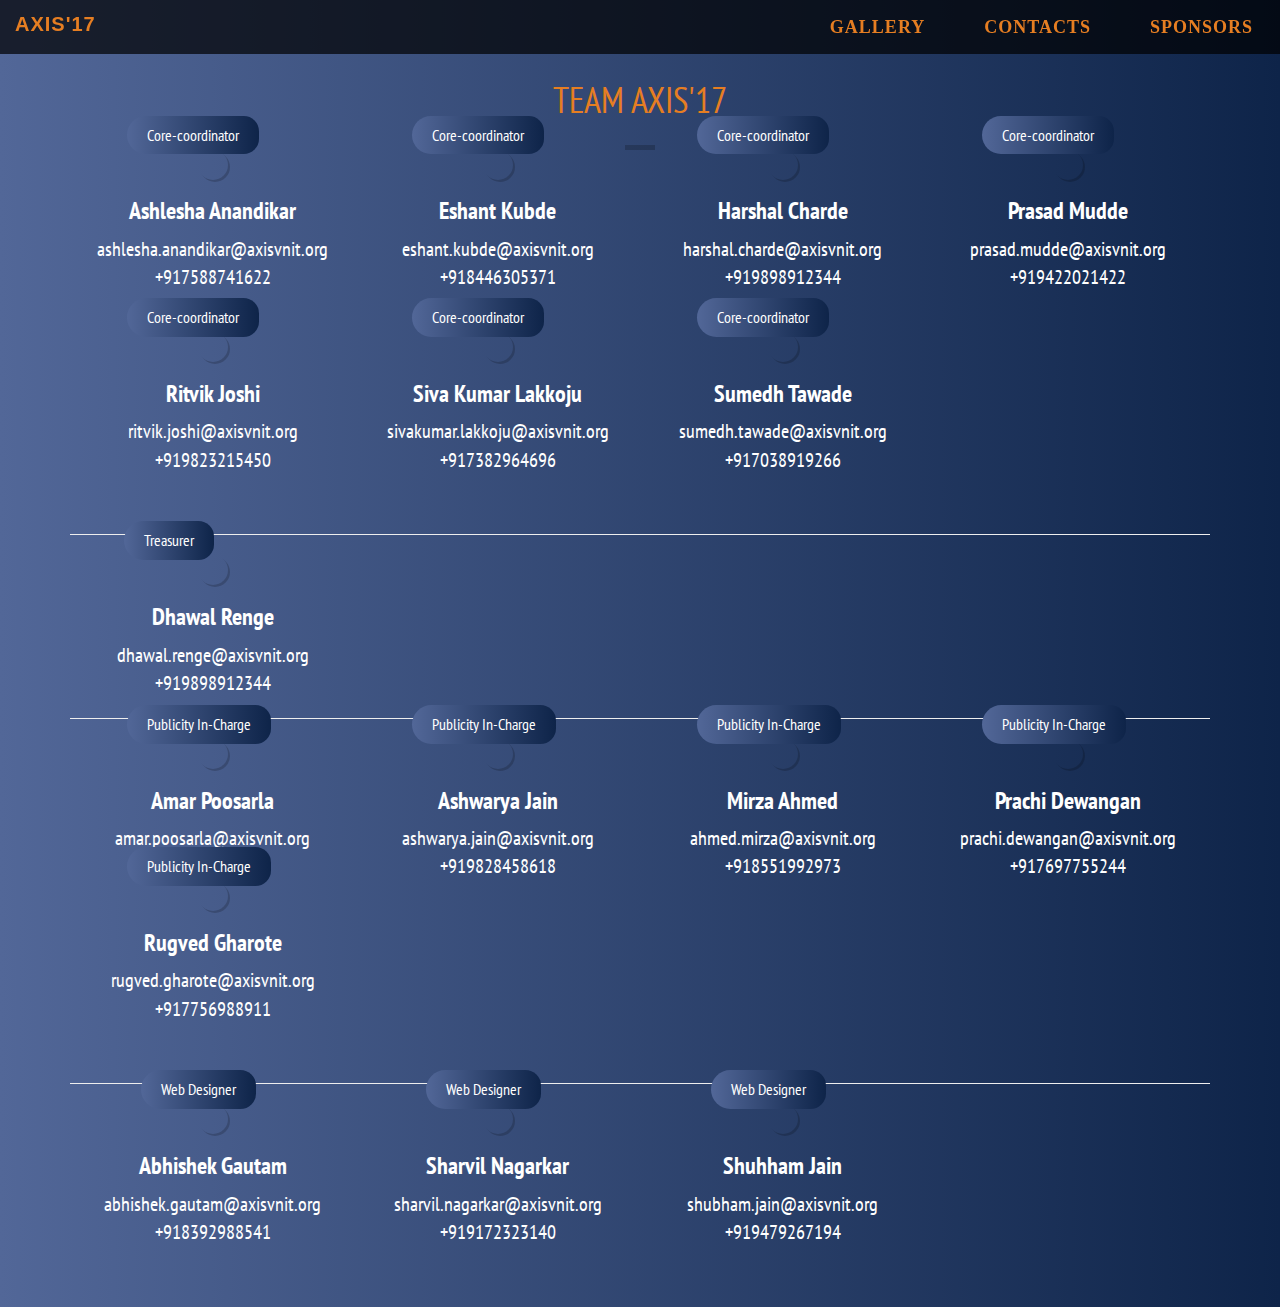
==== cont.html @ 7d08afd8 "Add files via upload" ====
<!DOCTYPE html>
<html lang="en-US">
<head>

	<!-- Meta tags & title /-->

	<meta http-equiv="Content-Type" content="text/html; charset=utf-8" />
	<meta name="viewport" content="width=device-width, initial-scale=1, maximum-scale=1">

	<title>CONTACT US</title>

	<!-- Stylesheets /-->
	<link rel="stylesheet" href="https://maxcdn.bootstrapcdn.com/bootstrap/3.3.7/css/bootstrap.min.css" integrity="sha384-BVYiiSIFeK1dGmJRAkycuHAHRg32OmUcww7on3RYdg4Va+PmSTsz/K68vbdEjh4u" crossorigin="anonymous">
	<link rel="stylesheet" href="https://maxcdn.bootstrapcdn.com/bootstrap/3.3.7/css/bootstrap-theme.min.css" integrity="sha384-rHyoN1iRsVXV4nD0JutlnGaslCJuC7uwjduW9SVrLvRYooPp2bWYgmgJQIXwl/Sp" crossorigin="anonymous">
	<link rel="stylesheet" type="text/css" href="css/style.css" /> <!-- Main stylesheet /-->
	<link rel="stylesheet" type="text/css" href="css/bootstrap.css"> <!-- Grid framework /-->
    <link href='https://fonts.googleapis.com/css?family=Open+Sans:400,300,600,700,800' rel='stylesheet' type='text/css'> <!-- Open Sans /-->
    <link href='https://fonts.googleapis.com/css?family=PT+Sans+Narrow:400,700' rel='stylesheet' type='text/css'> <!-- PT Sans Narrow /-->
	<link href="css/font-awesome1.css" rel="stylesheet"> <!-- Font Awesome /-->
	<link href="css/social_bar.css" rel="stylesheet">
	<link href="css/side_bar.css" rel="stylesheet">

</head>

<body>

	<nav class="navbar navbar-inverse navbar-fixed-top" style="z-index: 100">
				<div class="container-fluid">
					<div class="navbar-header">
						<button type="button" class="navbar-toggle" data-toggle="collapse" data-target="#myNavbar" style="margin-top: 0;">
							<span class="icon-bar"></span>
							<span class="icon-bar"></span>
							<span class="icon-bar"></span>
						</button>
						<a  id="to-nav-dot-1" class="current" href="index.html" >AXIS'17</a>
						<img class="navbar_logo" src="images/logo.png" />
					</div>
					<div class="collapse navbar-collapse" id="myNavbar">
							<ul class="nav navbar-navnav.navbar  navbar-right">
									<li><a href="./gallery.html" data-hover="Gallery">Gallery</a></li>
									<li><a href="#" data-hover="Contacts">Contacts</a></li>
									<li><a href="./sponsors.html" data-hover="Sponsors">Sponsors</a></li>
							</ul>
					</div>
				</div>
			</nav>

	<section id="speakers" >

			<h3 style="color: #e67e22;">TEAM AXIS'17</h3> <!-- Section Title -->
		<div class="separator">

		</div>

		<div class="container" >


			<div class="row1">
					<!-- member 1-->
				<div class="col-md-3">
					<div class="member-profile">
						<div class="unhover_img">
						<img src="img/1.jpg" alt="" />
						</div>
						<div class="hover_img">
						<img src="img/1.jpg" alt="" />
						</div>
						<span class="core">Core-coordinator</span>
						<h4>Ashlesha Anandikar</h4>
                        <div class="emailid">
                            <a href="mailto:ashlesha.anandikar@axisvnit.org">ashlesha.anandikar@axisvnit.org</a><br>+917588741622
                        </div>
					</div>
				</div>
					<!-- member 2-->
				<div class="col-md-3">
					<div class="member-profile">
						<div class="unhover_img">
						<img src="img/11.jpg" alt="" />
						</div>
						<div class="hover_img">
						<img src="img/11.jpg" alt="" />
						</div>
						<span class="core">Core-coordinator</span>
						<h4>Eshant Kubde</h4>
                        <div class="emailid">
                            <a href="mailto:eshant.kubde@axisvnit.org">eshant.kubde@axisvnit.org</a><br>+918446305371
                        </div>
					</div>
				</div>
						<!-- member 3-->
				<div class="col-md-3">
					<div class="member-profile">
						<div class="unhover_img">
						<img src="img/12.jpg" alt="" />
						</div>
						<div class="hover_img">
						<img src="img/12.jpg" alt="" />
						</div>
						<span class="core">Core-coordinator</span>
						<h4>Harshal Charde</h4>
                        <div class="emailid">
                            <a href="mailto:harshal.charde@axisvnit.org">harshal.charde@axisvnit.org</a><br>+919898912344
                        </div>
					</div>
				</div>
					<!-- member 4-->
				<div class="col-md-3">
					<div class="member-profile">
						<div class="unhover_img">
						<img src="img/8.jpg" alt="" />
						</div>
						<div class="hover_img">
						<img src="img/8.jpg" alt="" />
						</div>
						<span class="core">Core-coordinator</span>
						<h4>Prasad Mudde</h4>
                        <div class="emailid">
                            <a href="mailto:prasad.mudde@axisvnit.org">prasad.mudde@axisvnit.org</a><br>+919422021422
                        </div>
					</div>
				</div>

			</div> <!-- End First Row -->
			<div class="clear"></div>

			<!-- Second Row of Speakers -->
			<div class="row1">

				<!-- member 5-->
				<div class="col-md-3">
					<div class="member-profile">
						<div class="unhover_img">
						<img src="img/5.jpg" alt="" />
						</div>
						<div class="hover_img">
						<img src="img/5.jpg" alt="" />
						</div>
						<span class="core">Core-coordinator</span>
						<h4>Ritvik Joshi</h4>
                        <div class="emailid">
                            <a href="mailto:ritvik.joshi@axisvnit.org">ritvik.joshi@axisvnit.org</a><br>+919823215450
                        </div>
					</div>
				</div>
				<!-- member 6-->
				<div class="col-md-3">
					<div class="member-profile">
						<div class="unhover_img">
						<img src="img/15.jpeg" alt="" />
						</div>
						<div class="hover_img">
						<img src="img/15.jpeg" alt="" />
						</div>
						<span class="core">Core-coordinator</span>
						<h4>Siva Kumar Lakkoju</h4>
                        <div class="emailid">
                            <a href="mailto:sivakumar.lakkoju@axisvnit.org">sivakumar.lakkoju@axisvnit.org</a><br>+917382964696
                        </div>
					</div>
				</div>
				<!-- member 7-->
				<div class="col-md-3">
					<div class="member-profile">
						<div class="unhover_img">
						<img src="img/2.png" alt="" />
						</div>
						<div class="hover_img">
						<img src="img/2.png" alt="" />
						</div>
						<span class="core">Core-coordinator</span>
						<h4>Sumedh Tawade</h4>
                        <div class="emailid">
                            <a href="mailto:sumedh.tawade@axisvnit.org">sumedh.tawade@axisvnit.org</a><br>+917038919266
                        </div>
					</div>
				</div>


			</div>	<!-- End Second Row -->
			<div class="clear"></div>
            <hr>

			<!-- member 9-->
				<div class="col-md-3">
					<div class="member-profile">
						<div class="unhover_img">
						<img src="img/3.jpg" alt="" />
						</div>
						<div class="hover_img">
						<img src="img/3.jpg" alt="" />
						</div>
						<span class="tres">Treasurer</span>
						<h4>Dhawal Renge</h4>
                        <div class="emailid">
                            <a href="mailto:dhawal.renge@axisvnit.org">dhawal.renge@axisvnit.org</a><br>+919898912344
                        </div>
					</div>
				</div>
            <div class="clear"></div>
            <hr>

				<!-- member 10-->
				<div class="col-md-3">
					<div class="member-profile">
						<div class="unhover_img">
						<img src="img/4.jpg" alt="" />
						</div>
						<div class="hover_img">
						<img src="img/4.jpg" alt="" />
						</div>
						<span class="pub">Publicity In-Charge</span>
						<h4>Amar Poosarla</h4>
                        <div class="emailid">
                            <a href="mailto:amar.poosarla@axisvnit.org">amar.poosarla@axisvnit.org</a><br>+917028399800
                        </div>
					</div>
				</div>

				<!-- member 11-->
				<div class="col-md-3">
					<div class="member-profile">
						<div class="unhover_img">
						<img src="img/7.jpg" alt="" />
						</div>
						<div class="hover_img">
						<img src="img/7.jpg" alt="" />
						</div>
						<span class="pub">Publicity In-Charge</span>
						<h4>Ashwarya Jain</h4>
                        <div class="emailid">
                            <a href="mailto:ashwarya.jain@axisvnit.org">ashwarya.jain@axisvnit.org</a><br>+919828458618
                        </div>
					</div>
				</div>

				<!-- member 12-->
				<div class="col-md-3">
					<div class="member-profile">
						<div class="unhover_img">
						<img src="img/10.jpg" alt="" />
						</div>
						<div class="hover_img">
						<img src="img/10.jpg" alt="" />
						</div>
						<span class="pub">Publicity In-Charge</span>
						<h4>Mirza Ahmed</h4>
                        <div class="emailid">
                            <a href="mailto:ahmed.mirza@axisvnit.org">ahmed.mirza@axisvnit.org</a><br>+918551992973
                        </div>
					</div>
				</div>

				<div class="col-md-3">
					<div class="member-profile">
						<div class="unhover_img">
						<img src="img/9.jpg" alt="" />
						</div>
						<div class="hover_img">
						<img src="img/9.jpg" alt="" />
						</div>
						<span class="pub">Publicity In-Charge</span>
						<h4>Prachi Dewangan</h4>
                        <div class="emailid">
                            <a href="mailto:prachi.dewangan@axisvnit.org">prachi.dewangan@axisvnit.org</a><br>+917697755244
                        </div>
					</div>
				</div>

            <div class="clear"></div>
            <div class="row1">
                <!-- member 14-->
				<div class="col-md-3">
					<div class="member-profile">
						<div class="unhover_img">
						<img src="img/6.jpg" alt="" />
						</div>
						<div class="hover_img">
						<img src="img/6.jpg" alt="" />
						</div>
						<span class="pub">Publicity In-Charge</span>
						<h4>Rugved Gharote</h4>
                        <div class="emailid">
                            <a href="mailto:rugved.gharote@axisvnit.org">rugved.gharote@axisvnit.org</a><br>+917756988911
                        </div>
					</div>
				</div>
            </div>
			<!-- member 14-->
            <div class="clear"></div>
            <hr>

            <div class="col-md-3">
					<div class="member-profile">
						<div class="unhover_img">
						<img src="img/16.jpeg" alt="" />
						</div>
						<div class="hover_img">
						<img src="img/16.jpeg" alt="" />
						</div>
						<span class="pub">Web Designer</span>
						<h4>Abhishek Gautam</h4>
                        <div class="emailid">
                            <a href="mailto:abhishek.gautam@axisvnit.org">abhishek.gautam@axisvnit.org</a><br>+918392988541
                        </div>
					</div>
            </div>
            <div class="col-md-3">
					<div class="member-profile">
						<div class="unhover_img">
						<img src="img/18.jpeg" alt="" />
						</div>
						<div class="hover_img">
						<img src="img/18.jpeg" alt="" />
						</div>
						<span class="pub">Web Designer</span>
						<h4>Sharvil Nagarkar</h4>
                        <div class="emailid">
                            <a href="mailto:sharvil.nagarkar@axisvnit.org">sharvil.nagarkar@axisvnit.org</a><br>+919172323140
                        </div>
					</div>
            </div>
            <div class="col-md-3">
					<div class="member-profile">
						<div class="unhover_img">
						<img src="img/17.jpeg" alt="" />
						</div>
						<div class="hover_img">
						<img src="img/17.jpeg" alt="" />
						</div>
						<span class="pub">Web Designer</span>
						<h4>Shuhham Jain</h4>
                        <div class="emailid">
                            <a href="mailto:shubham.jain@axisvnit.org">shubham.jain@axisvnit.org</a><br>+919479267194
                        </div>
					</div>
            </div>


		</div>

	</section>
	<!-- //SPEAKERS SECTION -->

	<script src="https://ajax.googleapis.com/ajax/libs/jquery/1.10.2/jquery.min.js"></script> <!-- Load jQuery -->
	<script type="text/javascript" src="https://maxcdn.bootstrapcdn.com/bootstrap/3.3.7/js/bootstrap.min.js" integrity="sha384-Tc5IQib027qvyjSMfHjOMaLkfuWVxZxUPnCJA7l2mCWNIpG9mGCD8wGNIcPD7Txa" crossorigin="anonymous"></script>



</body>
</html>
---- css/style.css ----
* {margin: 0; padding: 0;}

p {line-height: 160%;}

a {text-decoration: none; color: #fff; transition: all 0.1s ease-in;}
img {border: 0;}

body {
	background: #fff;
	color: #fff;
	font-family: 'PT Sans Narrow', sans-serif;
	font-size: 13px;
	font-weight: 300;
}

/* Navigation Bar */
@import url(https://fonts.googleapis.com/css?family=Raleway:400,500,800);
nav.navbar .navbar-right {
  font-family: 'Raleway', Arial, sans-serif;
  text-align: center;
  text-transform: uppercase;
  font-weight: 500;
}
nav.navbar .navbar-right * {
  /*box-sizing: border-box;*/
  -webkit-transition: all 0.35s ease;
  transition: all 0.35s ease;
}
nav.navbar .navbar-right li {
  display: inline-block;
  list-style: outside none none;
  margin: 0 1.5em;
  overflow: hidden;
}
nav.navbar .navbar-right a {
  padding: 0.3em 0;
  color: #e67e22;
  position: relative;
  display: inline-block;
  letter-spacing: 1px;
  margin: 0;
  text-decoration: none;
  font-weight: 800;
}
nav.navbar .navbar-right a:before,
nav.navbar .navbar-right a:after {
  position: absolute;
  -webkit-transition: all 0.35s ease;
  transition: all 0.35s ease;
}
nav.navbar .navbar-right a:before {
  bottom: 100%;
  display: block;
  height: 3px;
  width: 100%;
  content: "";
  background-color: #e67e22;
}
nav.navbar .navbar-right a:after {
  padding: 0.3em 0;
  position: absolute;
  bottom: 100%;
  left: 0;
  content: attr(data-hover);
  color: white;
  white-space: nowrap;
}
nav.navbar .navbar-right li:hover a,
nav.navbar .navbar-right .current a {
  transform: translateY(100%);
}
nav.navbar{
    padding-top:10px;
    font-size: 18px;
	/* upper bar */
	/*opacity:.70;*/
}

 .navbar-inverse{
	 background-image: linear-gradient(to bottom, rgba(0, 0, 0, 0) 0,rgba(0, 0, 0, 0) 100%);
	 background-color: rgba(0, 0, 0, 0.5);
	 border: 0px;
 }
nav.navbar .current {
    padding-top: 5px;
    color: #e67e22;
    font-family: 'Raleway', Arial, sans-serif;
    font-weight: 800;
    font-size: 20px;
    letter-spacing: 1px;

}

.clear {clear: both;}   

/* Separators */
.separator {
	margin: 0 auto;
	background: rgba(0, 0, 0, 0.2);
	width: 30px;
	height: 5px;
}

#speakers {
	padding: 60px 0;
	background: #526798;
	text-align: center;	
}

#speakers h3 {
	padding: 0 0 15px;
	/*font-family: 'norwester';*/
	font-size: 36px;
	text-transform: uppercase;
}

#speakers h4  {
	margin-top: -20px;
	font-size: 24px;
	font-weight: 700;
}

#speakers h4 span {
	display: block;
	position: relative;
	left: -40px;
	top: 10px;
	font-size: 26px;
	background: none;
	padding: 0;
}
.emailid{
    display: block;
	position: relative;
    font-size: 20px;
}
#speakers img {
	width: 100%;
	max-width: 240px;
	border-radius: 50%; 
	border: 15px solid transparent; 
	box-shadow: 2px 2px 0px rgba(0,0,0, 0.18);
	transition: all 0.1s ease-in;
}
	
#speakers img:hover {
	border: 15px solid #0e2449;
	position: relative;
	z-index: 10;
	transition: all 0.1s ease-in;	
}

#speakers .core {
	padding: 8px 20px;
	position: relative;
	top: -64px;
	left: -20px;
	display: inline-block;
    background: linear-gradient(to right, #526798  , #0e2449);
	border-radius: 20px 16px 16px 20px;
	font-size: 16px;
}
#speakers .tres {
	padding: 8px 20px;
	position: relative;
	top: -64px;
	left: -44px;
	display: inline-block;
    background: linear-gradient(to right, #526798  , #0e2449);
	border-radius: 20px 16px 16px 20px;
	font-size: 16px;
}
#speakers .pub {
	padding: 8px 20px;
	position: relative;
	top: -64px;
	left: -14px;
	display: inline-block;
    background: linear-gradient(to right, #526798  , #0e2449);
	border-radius: 20px 16px 16px 20px;
	font-size: 16px;
}

/* Member Image Hover Effect */
.hover_img {
  display: none
}

.member-profile:hover .unhover_img{
  display: none;
}

.member-profile:hover .hover_img {
  display: block;
}

/* Social Networks Meta */
#speakers li {display: inline-block; padding: 0 6px; font-size: 18px;}
#speakers li a {color: rgba(0,0,0, 0.3); transition: all 0.1s ease-in;}
#speakers li a:hover {color: rgba(0,0,0, 0.7);}

/* Rows Optimization */
.row2 {
	display: none;
}

.row1 .col-md-3, .row2 .col-md-3 {
	padding-bottom: 40px;
}

/* Mobile Devices Optimization */
@media (min-width: 568px) and (max-width: 992px) {

	.row1 .col-md-3, .row2 .col-md-3 {
		display: inline-block;
		max-width: 50%;
	}

	#speakers img {max-width: 300px;}

}

#top {
	background: rgb(60, 110, 184);
	padding: 6px 10px;
	text-align: right;
	font-size: 15px;
	text-transform: uppercase;
}

#top a {padding: 0 10px;}
#top, #top a {color: rgba(255,255,255,0.4);}
#top a:hover {color: #fff;}

#speakers {
    background: -webkit-linear-gradient(left, #526798 , #0e2449); /* For Safari 5.1 to 6.0 */
  background: -o-linear-gradient(right, #526798 , #0e2449); /* For Opera 11.1 to 12.0 */
  background: -moz-linear-gradient(right, #526798 , #0e2449); /* For Firefox 3.6 to 15 */
  background: linear-gradient(to right, #526798  , #0e2449); /* Standard syntax */
}
---- css/font-awesome1.css ----
/*!
 *  Font Awesome 4.0.3 by @davegandy - http://fontawesome.io - @fontawesome
 *  License - http://fontawesome.io/license (Font: SIL OFL 1.1, CSS: MIT License)
 */
/* FONT PATH
 * -------------------------- */
@font-face {
  font-family: 'FontAwesome';
  src: url('../fonts/fontawesome-webfont.eot?v=4.0.3');
  src: url('../fonts/fontawesome-webfont.eot?#iefix&v=4.0.3') format('embedded-opentype'), url('../fonts/fontawesome-webfont.woff?v=4.0.3') format('woff'), url('../fonts/fontawesome-webfont.ttf?v=4.0.3') format('truetype'), url('../fonts/fontawesome-webfont.svg?v=4.0.3#fontawesomeregular') format('svg');
  font-weight: normal;
  font-style: normal;
}
.fa {
  display: inline-block;
  font-family: FontAwesome;
  font-style: normal;
  font-weight: normal;
  line-height: 1;
  -webkit-font-smoothing: antialiased;
  -moz-osx-font-smoothing: grayscale;
}
/* makes the font 33% larger relative to the icon container */
.fa-lg {
  font-size: 1.3333333333333333em;
  line-height: 0.75em;
  vertical-align: -15%;
}
.fa-2x {
  font-size: 2em;
}
.fa-3x {
  font-size: 3em;
}
.fa-4x {
  font-size: 4em;
}
.fa-5x {
  font-size: 5em;
}
.fa-fw {
  width: 1.2857142857142858em;
  text-align: center;
}
.fa-ul {
  padding-left: 0;
  margin-left: 2.142857142857143em;
  list-style-type: none;
}
.fa-ul > li {
  position: relative;
}
.fa-li {
  position: absolute;
  left: -2.142857142857143em;
  width: 2.142857142857143em;
  top: 0.14285714285714285em;
  text-align: center;
}
.fa-li.fa-lg {
  left: -1.8571428571428572em;
}
.fa-border {
  padding: .2em .25em .15em;
  border: solid 0.08em #eeeeee;
  border-radius: .1em;
}
.pull-right {
  float: right;
}
.pull-left {
  float: left;
}
.fa.pull-left {
  margin-right: .3em;
}
.fa.pull-right {
  margin-left: .3em;
}
.fa-spin {
  -webkit-animation: spin 2s infinite linear;
  -moz-animation: spin 2s infinite linear;
  -o-animation: spin 2s infinite linear;
  animation: spin 2s infinite linear;
}
@-moz-keyframes spin {
  0% {
    -moz-transform: rotate(0deg);
  }
  100% {
    -moz-transform: rotate(359deg);
  }
}
@-webkit-keyframes spin {
  0% {
    -webkit-transform: rotate(0deg);
  }
  100% {
    -webkit-transform: rotate(359deg);
  }
}
@-o-keyframes spin {
  0% {
    -o-transform: rotate(0deg);
  }
  100% {
    -o-transform: rotate(359deg);
  }
}
@-ms-keyframes spin {
  0% {
    -ms-transform: rotate(0deg);
  }
  100% {
    -ms-transform: rotate(359deg);
  }
}
@keyframes spin {
  0% {
    transform: rotate(0deg);
  }
  100% {
    transform: rotate(359deg);
  }
}
.fa-rotate-90 {
  filter: progid:DXImageTransform.Microsoft.BasicImage(rotation=1);
  -webkit-transform: rotate(90deg);
  -moz-transform: rotate(90deg);
  -ms-transform: rotate(90deg);
  -o-transform: rotate(90deg);
  transform: rotate(90deg);
}
.fa-rotate-180 {
  filter: progid:DXImageTransform.Microsoft.BasicImage(rotation=2);
  -webkit-transform: rotate(180deg);
  -moz-transform: rotate(180deg);
  -ms-transform: rotate(180deg);
  -o-transform: rotate(180deg);
  transform: rotate(180deg);
}
.fa-rotate-270 {
  filter: progid:DXImageTransform.Microsoft.BasicImage(rotation=3);
  -webkit-transform: rotate(270deg);
  -moz-transform: rotate(270deg);
  -ms-transform: rotate(270deg);
  -o-transform: rotate(270deg);
  transform: rotate(270deg);
}
.fa-flip-horizontal {
  filter: progid:DXImageTransform.Microsoft.BasicImage(rotation=0, mirror=1);
  -webkit-transform: scale(-1, 1);
  -moz-transform: scale(-1, 1);
  -ms-transform: scale(-1, 1);
  -o-transform: scale(-1, 1);
  transform: scale(-1, 1);
}
.fa-flip-vertical {
  filter: progid:DXImageTransform.Microsoft.BasicImage(rotation=2, mirror=1);
  -webkit-transform: scale(1, -1);
  -moz-transform: scale(1, -1);
  -ms-transform: scale(1, -1);
  -o-transform: scale(1, -1);
  transform: scale(1, -1);
}
.fa-stack {
  position: relative;
  display: inline-block;
  width: 2em;
  height: 2em;
  line-height: 2em;
  vertical-align: middle;
}
.fa-stack-1x,
.fa-stack-2x {
  position: absolute;
  left: 0;
  width: 100%;
  text-align: center;
}
.fa-stack-1x {
  line-height: inherit;
}
.fa-stack-2x {
  font-size: 2em;
}
.fa-inverse {
  color: #ffffff;
}
/* Font Awesome uses the Unicode Private Use Area (PUA) to ensure screen
   readers do not read off random characters that represent icons */
.fa-glass:before {
  content: "\f000";
}
.fa-music:before {
  content: "\f001";
}
.fa-search:before {
  content: "\f002";
}
.fa-envelope-o:before {
  content: "\f003";
}
.fa-heart:before {
  content: "\f004";
}
.fa-star:before {
  content: "\f005";
}
.fa-star-o:before {
  content: "\f006";
}
.fa-user:before {
  content: "\f007";
}
.fa-film:before {
  content: "\f008";
}
.fa-th-large:before {
  content: "\f009";
}
.fa-th:before {
  content: "\f00a";
}
.fa-th-list:before {
  content: "\f00b";
}
.fa-check:before {
  content: "\f00c";
}
.fa-times:before {
  content: "\f00d";
}
.fa-search-plus:before {
  content: "\f00e";
}
.fa-search-minus:before {
  content: "\f010";
}
.fa-power-off:before {
  content: "\f011";
}
.fa-signal:before {
  content: "\f012";
}
.fa-gear:before,
.fa-cog:before {
  content: "\f013";
}
.fa-trash-o:before {
  content: "\f014";
}
.fa-home:before {
  content: "\f015";
}
.fa-file-o:before {
  content: "\f016";
}
.fa-clock-o:before {
  content: "\f017";
}
.fa-road:before {
  content: "\f018";
}
.fa-download:before {
  content: "\f019";
}
.fa-arrow-circle-o-down:before {
  content: "\f01a";
}
.fa-arrow-circle-o-up:before {
  content: "\f01b";
}
.fa-inbox:before {
  content: "\f01c";
}
.fa-play-circle-o:before {
  content: "\f01d";
}
.fa-rotate-right:before,
.fa-repeat:before {
  content: "\f01e";
}
.fa-refresh:before {
  content: "\f021";
}
.fa-list-alt:before {
  content: "\f022";
}
.fa-lock:before {
  content: "\f023";
}
.fa-flag:before {
  content: "\f024";
}
.fa-headphones:before {
  content: "\f025";
}
.fa-volume-off:before {
  content: "\f026";
}
.fa-volume-down:before {
  content: "\f027";
}
.fa-volume-up:before {
  content: "\f028";
}
.fa-qrcode:before {
  content: "\f029";
}
.fa-barcode:before {
  content: "\f02a";
}
.fa-tag:before {
  content: "\f02b";
}
.fa-tags:before {
  content: "\f02c";
}
.fa-book:before {
  content: "\f02d";
}
.fa-bookmark:before {
  content: "\f02e";
}
.fa-print:before {
  content: "\f02f";
}
.fa-camera:before {
  content: "\f030";
}
.fa-font:before {
  content: "\f031";
}
.fa-bold:before {
  content: "\f032";
}
.fa-italic:before {
  content: "\f033";
}
.fa-text-height:before {
  content: "\f034";
}
.fa-text-width:before {
  content: "\f035";
}
.fa-align-left:before {
  content: "\f036";
}
.fa-align-center:before {
  content: "\f037";
}
.fa-align-right:before {
  content: "\f038";
}
.fa-align-justify:before {
  content: "\f039";
}
.fa-list:before {
  content: "\f03a";
}
.fa-dedent:before,
.fa-outdent:before {
  content: "\f03b";
}
.fa-indent:before {
  content: "\f03c";
}
.fa-video-camera:before {
  content: "\f03d";
}
.fa-picture-o:before {
  content: "\f03e";
}
.fa-pencil:before {
  content: "\f040";
}
.fa-map-marker:before {
  content: "\f041";
}
.fa-adjust:before {
  content: "\f042";
}
.fa-tint:before {
  content: "\f043";
}
.fa-edit:before,
.fa-pencil-square-o:before {
  content: "\f044";
}
.fa-share-square-o:before {
  content: "\f045";
}
.fa-check-square-o:before {
  content: "\f046";
}
.fa-arrows:before {
  content: "\f047";
}
.fa-step-backward:before {
  content: "\f048";
}
.fa-fast-backward:before {
  content: "\f049";
}
.fa-backward:before {
  content: "\f04a";
}
.fa-play:before {
  content: "\f04b";
}
.fa-pause:before {
  content: "\f04c";
}
.fa-stop:before {
  content: "\f04d";
}
.fa-forward:before {
  content: "\f04e";
}
.fa-fast-forward:before {
  content: "\f050";
}
.fa-step-forward:before {
  content: "\f051";
}
.fa-eject:before {
  content: "\f052";
}
.fa-chevron-left:before {
  content: "\f053";
}
.fa-chevron-right:before {
  content: "\f054";
}
.fa-plus-circle:before {
  content: "\f055";
}
.fa-minus-circle:before {
  content: "\f056";
}
.fa-times-circle:before {
  content: "\f057";
}
.fa-check-circle:before {
  content: "\f058";
}
.fa-question-circle:before {
  content: "\f059";
}
.fa-info-circle:before {
  content: "\f05a";
}
.fa-crosshairs:before {
  content: "\f05b";
}
.fa-times-circle-o:before {
  content: "\f05c";
}
.fa-check-circle-o:before {
  content: "\f05d";
}
.fa-ban:before {
  content: "\f05e";
}
.fa-arrow-left:before {
  content: "\f060";
}
.fa-arrow-right:before {
  content: "\f061";
}
.fa-arrow-up:before {
  content: "\f062";
}
.fa-arrow-down:before {
  content: "\f063";
}
.fa-mail-forward:before,
.fa-share:before {
  content: "\f064";
}
.fa-expand:before {
  content: "\f065";
}
.fa-compress:before {
  content: "\f066";
}
.fa-plus:before {
  content: "\f067";
}
.fa-minus:before {
  content: "\f068";
}
.fa-asterisk:before {
  content: "\f069";
}
.fa-exclamation-circle:before {
  content: "\f06a";
}
.fa-gift:before {
  content: "\f06b";
}
.fa-leaf:before {
  content: "\f06c";
}
.fa-fire:before {
  content: "\f06d";
}
.fa-eye:before {
  content: "\f06e";
}
.fa-eye-slash:before {
  content: "\f070";
}
.fa-warning:before,
.fa-exclamation-triangle:before {
  content: "\f071";
}
.fa-plane:before {
  content: "\f072";
}
.fa-calendar:before {
  content: "\f073";
}
.fa-random:before {
  content: "\f074";
}
.fa-comment:before {
  content: "\f075";
}
.fa-magnet:before {
  content: "\f076";
}
.fa-chevron-up:before {
  content: "\f077";
}
.fa-chevron-down:before {
  content: "\f078";
}
.fa-retweet:before {
  content: "\f079";
}
.fa-shopping-cart:before {
  content: "\f07a";
}
.fa-folder:before {
  content: "\f07b";
}
.fa-folder-open:before {
  content: "\f07c";
}
.fa-arrows-v:before {
  content: "\f07d";
}
.fa-arrows-h:before {
  content: "\f07e";
}
.fa-bar-chart-o:before {
  content: "\f080";
}
.fa-twitter-square:before {
  content: "\f081";
}
.fa-facebook-square:before {
  content: "\f082";
}
.fa-camera-retro:before {
  content: "\f083";
}
.fa-key:before {
  content: "\f084";
}
.fa-gears:before,
.fa-cogs:before {
  content: "\f085";
}
.fa-comments:before {
  content: "\f086";
}
.fa-thumbs-o-up:before {
  content: "\f087";
}
.fa-thumbs-o-down:before {
  content: "\f088";
}
.fa-star-half:before {
  content: "\f089";
}
.fa-heart-o:before {
  content: "\f08a";
}
.fa-sign-out:before {
  content: "\f08b";
}
.fa-linkedin-square:before {
  content: "\f08c";
}
.fa-thumb-tack:before {
  content: "\f08d";
}
.fa-external-link:before {
  content: "\f08e";
}
.fa-sign-in:before {
  content: "\f090";
}
.fa-trophy:before {
  content: "\f091";
}
.fa-github-square:before {
  content: "\f092";
}
.fa-upload:before {
  content: "\f093";
}
.fa-lemon-o:before {
  content: "\f094";
}
.fa-phone:before {
  content: "\f095";
}
.fa-square-o:before {
  content: "\f096";
}
.fa-bookmark-o:before {
  content: "\f097";
}
.fa-phone-square:before {
  content: "\f098";
}
.fa-twitter:before {
  content: "\f099";
}
.fa-facebook:before {
  content: "\f09a";
}
.fa-github:before {
  content: "\f09b";
}
.fa-unlock:before {
  content: "\f09c";
}
.fa-credit-card:before {
  content: "\f09d";
}
.fa-rss:before {
  content: "\f09e";
}
.fa-hdd-o:before {
  content: "\f0a0";
}
.fa-bullhorn:before {
  content: "\f0a1";
}
.fa-bell:before {
  content: "\f0f3";
}
.fa-certificate:before {
  content: "\f0a3";
}
.fa-hand-o-right:before {
  content: "\f0a4";
}
.fa-hand-o-left:before {
  content: "\f0a5";
}
.fa-hand-o-up:before {
  content: "\f0a6";
}
.fa-hand-o-down:before {
  content: "\f0a7";
}
.fa-arrow-circle-left:before {
  content: "\f0a8";
}
.fa-arrow-circle-right:before {
  content: "\f0a9";
}
.fa-arrow-circle-up:before {
  content: "\f0aa";
}
.fa-arrow-circle-down:before {
  content: "\f0ab";
}
.fa-globe:before {
  content: "\f0ac";
}
.fa-wrench:before {
  content: "\f0ad";
}
.fa-tasks:before {
  content: "\f0ae";
}
.fa-filter:before {
  content: "\f0b0";
}
.fa-briefcase:before {
  content: "\f0b1";
}
.fa-arrows-alt:before {
  content: "\f0b2";
}
.fa-group:before,
.fa-users:before {
  content: "\f0c0";
}
.fa-chain:before,
.fa-link:before {
  content: "\f0c1";
}
.fa-cloud:before {
  content: "\f0c2";
}
.fa-flask:before {
  content: "\f0c3";
}
.fa-cut:before,
.fa-scissors:before {
  content: "\f0c4";
}
.fa-copy:before,
.fa-files-o:before {
  content: "\f0c5";
}
.fa-paperclip:before {
  content: "\f0c6";
}
.fa-save:before,
.fa-floppy-o:before {
  content: "\f0c7";
}
.fa-square:before {
  content: "\f0c8";
}
.fa-bars:before {
  content: "\f0c9";
}
.fa-list-ul:before {
  content: "\f0ca";
}
.fa-list-ol:before {
  content: "\f0cb";
}
.fa-strikethrough:before {
  content: "\f0cc";
}
.fa-underline:before {
  content: "\f0cd";
}
.fa-table:before {
  content: "\f0ce";
}
.fa-magic:before {
  content: "\f0d0";
}
.fa-truck:before {
  content: "\f0d1";
}
.fa-pinterest:before {
  content: "\f0d2";
}
.fa-pinterest-square:before {
  content: "\f0d3";
}
.fa-google-plus-square:before {
  content: "\f0d4";
}
.fa-google-plus:before {
  content: "\f0d5";
}
.fa-money:before {
  content: "\f0d6";
}
.fa-caret-down:before {
  content: "\f0d7";
}
.fa-caret-up:before {
  content: "\f0d8";
}
.fa-caret-left:before {
  content: "\f0d9";
}
.fa-caret-right:before {
  content: "\f0da";
}
.fa-columns:before {
  content: "\f0db";
}
.fa-unsorted:before,
.fa-sort:before {
  content: "\f0dc";
}
.fa-sort-down:before,
.fa-sort-asc:before {
  content: "\f0dd";
}
.fa-sort-up:before,
.fa-sort-desc:before {
  content: "\f0de";
}
.fa-envelope:before {
  content: "\f0e0";
}
.fa-linkedin:before {
  content: "\f0e1";
}
.fa-rotate-left:before,
.fa-undo:before {
  content: "\f0e2";
}
.fa-legal:before,
.fa-gavel:before {
  content: "\f0e3";
}
.fa-dashboard:before,
.fa-tachometer:before {
  content: "\f0e4";
}
.fa-comment-o:before {
  content: "\f0e5";
}
.fa-comments-o:before {
  content: "\f0e6";
}
.fa-flash:before,
.fa-bolt:before {
  content: "\f0e7";
}
.fa-sitemap:before {
  content: "\f0e8";
}
.fa-umbrella:before {
  content: "\f0e9";
}
.fa-paste:before,
.fa-clipboard:before {
  content: "\f0ea";
}
.fa-lightbulb-o:before {
  content: "\f0eb";
}
.fa-exchange:before {
  content: "\f0ec";
}
.fa-cloud-download:before {
  content: "\f0ed";
}
.fa-cloud-upload:before {
  content: "\f0ee";
}
.fa-user-md:before {
  content: "\f0f0";
}
.fa-stethoscope:before {
  content: "\f0f1";
}
.fa-suitcase:before {
  content: "\f0f2";
}
.fa-bell-o:before {
  content: "\f0a2";
}
.fa-coffee:before {
  content: "\f0f4";
}
.fa-cutlery:before {
  content: "\f0f5";
}
.fa-file-text-o:before {
  content: "\f0f6";
}
.fa-building-o:before {
  content: "\f0f7";
}
.fa-hospital-o:before {
  content: "\f0f8";
}
.fa-ambulance:before {
  content: "\f0f9";
}
.fa-medkit:before {
  content: "\f0fa";
}
.fa-fighter-jet:before {
  content: "\f0fb";
}
.fa-beer:before {
  content: "\f0fc";
}
.fa-h-square:before {
  content: "\f0fd";
}
.fa-plus-square:before {
  content: "\f0fe";
}
.fa-angle-double-left:before {
  content: "\f100";
}
.fa-angle-double-right:before {
  content: "\f101";
}
.fa-angle-double-up:before {
  content: "\f102";
}
.fa-angle-double-down:before {
  content: "\f103";
}
.fa-angle-left:before {
  content: "\f104";
}
.fa-angle-right:before {
  content: "\f105";
}
.fa-angle-up:before {
  content: "\f106";
}
.fa-angle-down:before {
  content: "\f107";
}
.fa-desktop:before {
  content: "\f108";
}
.fa-laptop:before {
  content: "\f109";
}
.fa-tablet:before {
  content: "\f10a";
}
.fa-mobile-phone:before,
.fa-mobile:before {
  content: "\f10b";
}
.fa-circle-o:before {
  content: "\f10c";
}
.fa-quote-left:before {
  content: "\f10d";
}
.fa-quote-right:before {
  content: "\f10e";
}
.fa-spinner:before {
  content: "\f110";
}
.fa-circle:before {
  content: "\f111";
}
.fa-mail-reply:before,
.fa-reply:before {
  content: "\f112";
}
.fa-github-alt:before {
  content: "\f113";
}
.fa-folder-o:before {
  content: "\f114";
}
.fa-folder-open-o:before {
  content: "\f115";
}
.fa-smile-o:before {
  content: "\f118";
}
.fa-frown-o:before {
  content: "\f119";
}
.fa-meh-o:before {
  content: "\f11a";
}
.fa-gamepad:before {
  content: "\f11b";
}
.fa-keyboard-o:before {
  content: "\f11c";
}
.fa-flag-o:before {
  content: "\f11d";
}
.fa-flag-checkered:before {
  content: "\f11e";
}
.fa-terminal:before {
  content: "\f120";
}
.fa-code:before {
  content: "\f121";
}
.fa-reply-all:before {
  content: "\f122";
}
.fa-mail-reply-all:before {
  content: "\f122";
}
.fa-star-half-empty:before,
.fa-star-half-full:before,
.fa-star-half-o:before {
  content: "\f123";
}
.fa-location-arrow:before {
  content: "\f124";
}
.fa-crop:before {
  content: "\f125";
}
.fa-code-fork:before {
  content: "\f126";
}
.fa-unlink:before,
.fa-chain-broken:before {
  content: "\f127";
}
.fa-question:before {
  content: "\f128";
}
.fa-info:before {
  content: "\f129";
}
.fa-exclamation:before {
  content: "\f12a";
}
.fa-superscript:before {
  content: "\f12b";
}
.fa-subscript:before {
  content: "\f12c";
}
.fa-eraser:before {
  content: "\f12d";
}
.fa-puzzle-piece:before {
  content: "\f12e";
}
.fa-microphone:before {
  content: "\f130";
}
.fa-microphone-slash:before {
  content: "\f131";
}
.fa-shield:before {
  content: "\f132";
}
.fa-calendar-o:before {
  content: "\f133";
}
.fa-fire-extinguisher:before {
  content: "\f134";
}
.fa-rocket:before {
  content: "\f135";
}
.fa-maxcdn:before {
  content: "\f136";
}
.fa-chevron-circle-left:before {
  content: "\f137";
}
.fa-chevron-circle-right:before {
  content: "\f138";
}
.fa-chevron-circle-up:before {
  content: "\f139";
}
.fa-chevron-circle-down:before {
  content: "\f13a";
}
.fa-html5:before {
  content: "\f13b";
}
.fa-css3:before {
  content: "\f13c";
}
.fa-anchor:before {
  content: "\f13d";
}
.fa-unlock-alt:before {
  content: "\f13e";
}
.fa-bullseye:before {
  content: "\f140";
}
.fa-ellipsis-h:before {
  content: "\f141";
}
.fa-ellipsis-v:before {
  content: "\f142";
}
.fa-rss-square:before {
  content: "\f143";
}
.fa-play-circle:before {
  content: "\f144";
}
.fa-ticket:before {
  content: "\f145";
}
.fa-minus-square:before {
  content: "\f146";
}
.fa-minus-square-o:before {
  content: "\f147";
}
.fa-level-up:before {
  content: "\f148";
}
.fa-level-down:before {
  content: "\f149";
}
.fa-check-square:before {
  content: "\f14a";
}
.fa-pencil-square:before {
  content: "\f14b";
}
.fa-external-link-square:before {
  content: "\f14c";
}
.fa-share-square:before {
  content: "\f14d";
}
.fa-compass:before {
  content: "\f14e";
}
.fa-toggle-down:before,
.fa-caret-square-o-down:before {
  content: "\f150";
}
.fa-toggle-up:before,
.fa-caret-square-o-up:before {
  content: "\f151";
}
.fa-toggle-right:before,
.fa-caret-square-o-right:before {
  content: "\f152";
}
.fa-euro:before,
.fa-eur:before {
  content: "\f153";
}
.fa-gbp:before {
  content: "\f154";
}
.fa-dollar:before,
.fa-usd:before {
  content: "\f155";
}
.fa-rupee:before,
.fa-inr:before {
  content: "\f156";
}
.fa-cny:before,
.fa-rmb:before,
.fa-yen:before,
.fa-jpy:before {
  content: "\f157";
}
.fa-ruble:before,
.fa-rouble:before,
.fa-rub:before {
  content: "\f158";
}
.fa-won:before,
.fa-krw:before {
  content: "\f159";
}
.fa-bitcoin:before,
.fa-btc:before {
  content: "\f15a";
}
.fa-file:before {
  content: "\f15b";
}
.fa-file-text:before {
  content: "\f15c";
}
.fa-sort-alpha-asc:before {
  content: "\f15d";
}
.fa-sort-alpha-desc:before {
  content: "\f15e";
}
.fa-sort-amount-asc:before {
  content: "\f160";
}
.fa-sort-amount-desc:before {
  content: "\f161";
}
.fa-sort-numeric-asc:before {
  content: "\f162";
}
.fa-sort-numeric-desc:before {
  content: "\f163";
}
.fa-thumbs-up:before {
  content: "\f164";
}
.fa-thumbs-down:before {
  content: "\f165";
}
.fa-youtube-square:before {
  content: "\f166";
}
.fa-youtube:before {
  content: "\f167";
}
.fa-xing:before {
  content: "\f168";
}
.fa-xing-square:before {
  content: "\f169";
}
.fa-youtube-play:before {
  content: "\f16a";
}
.fa-dropbox:before {
  content: "\f16b";
}
.fa-stack-overflow:before {
  content: "\f16c";
}
.fa-instagram:before {
  content: "\f16d";
}
.fa-flickr:before {
  content: "\f16e";
}
.fa-adn:before {
  content: "\f170";
}
.fa-bitbucket:before {
  content: "\f171";
}
.fa-bitbucket-square:before {
  content: "\f172";
}
.fa-tumblr:before {
  content: "\f173";
}
.fa-tumblr-square:before {
  content: "\f174";
}
.fa-long-arrow-down:before {
  content: "\f175";
}
.fa-long-arrow-up:before {
  content: "\f176";
}
.fa-long-arrow-left:before {
  content: "\f177";
}
.fa-long-arrow-right:before {
  content: "\f178";
}
.fa-apple:before {
  content: "\f179";
}
.fa-windows:before {
  content: "\f17a";
}
.fa-android:before {
  content: "\f17b";
}
.fa-linux:before {
  content: "\f17c";
}
.fa-dribbble:before {
  content: "\f17d";
}
.fa-skype:before {
  content: "\f17e";
}
.fa-foursquare:before {
  content: "\f180";
}
.fa-trello:before {
  content: "\f181";
}
.fa-female:before {
  content: "\f182";
}
.fa-male:before {
  content: "\f183";
}
.fa-gittip:before {
  content: "\f184";
}
.fa-sun-o:before {
  content: "\f185";
}
.fa-moon-o:before {
  content: "\f186";
}
.fa-archive:before {
  content: "\f187";
}
.fa-bug:before {
  content: "\f188";
}
.fa-vk:before {
  content: "\f189";
}
.fa-weibo:before {
  content: "\f18a";
}
.fa-renren:before {
  content: "\f18b";
}
.fa-pagelines:before {
  content: "\f18c";
}
.fa-stack-exchange:before {
  content: "\f18d";
}
.fa-arrow-circle-o-right:before {
  content: "\f18e";
}
.fa-arrow-circle-o-left:before {
  content: "\f190";
}
.fa-toggle-left:before,
.fa-caret-square-o-left:before {
  content: "\f191";
}
.fa-dot-circle-o:before {
  content: "\f192";
}
.fa-wheelchair:before {
  content: "\f193";
}
.fa-vimeo-square:before {
  content: "\f194";
}
.fa-turkish-lira:before,
.fa-try:before {
  content: "\f195";
}
.fa-plus-square-o:before {
  content: "\f196";
}
---- css/social_bar.css ----
.social_bar{
	margin:10px;
	position: fixed;
	bottom: 0px;
	right: 0px;
	top: auto;
	left: auto;
	overflow:hidden;
	z-index: 20;
}

@media (max-width: 960px) {
  #to-nav-dot-1{
    margin-left: 10px;
  }
}

.social_list {
    /*float:right;*/
    list-style-type: none;
	padding: 0px;
	margin: 0px;
    /*margin-top:40%;*/
}
.social_list .social-icon a {
    display: inline-block;
    //padding-bottom: 20%;
    //padding-right:20%;
	margin-top:8px;

}
.icons {
	width: 40px;
	height: 40px;
    border-radius: 50%;
    -moz-transition: -moz-transform .5s ease-in-out;
    -webkit-transition: -webkit-transform .5s ease-in-out;
    transition:         transform height .5s ease-in-out;
}
.icons:hover {
    -moz-transform: rotate(360deg);
    -webkit-transform: rotate(360deg);
    transform: rotate(360deg);
		height: calc(width * 2);
    /*opacity: 0.5;*/
}
/* Navigation Bar */
@import url(https://fonts.googleapis.com/css?family=Raleway:400,500,800);
nav.navbar .navbar-right {
  font-family: 'Raleway', Arial, sans-serif;
  text-align: center;
  text-transform: uppercase;
  font-weight: 500;
}
nav.navbar .navbar-right * {
  /*box-sizing: border-box;*/
  -webkit-transition: all 0.35s ease;
  transition: all 0.35s ease;
}
nav.navbar .navbar-right li {
  display: inline-block;
  list-style: outside none none;
  margin: 0 1.5em;
  overflow: hidden;
}
@import url('https://fonts.googleapis.com/css?family=Arima+Madurai|Oswald|Raleway:600');
nav.navbar .navbar-right a {
  padding: 0.3em 0;
  color: #e67e22;
  position: relative;
  display: inline-block;
  letter-spacing: 1px;
  margin: 0;
  text-decoration: none;
  font-weight: 800;
font-family: 'Arima Madurai', cursive;
}
nav.navbar .navbar-right a:before,
nav.navbar .navbar-right a:after {
  position: absolute;
  -webkit-transition: all 0.35s ease;
  transition: all 0.35s ease;
}
nav.navbar .navbar-right a:before {
  bottom: 100%;
  display: block;
  height: 3px;
  width: 100%;
  content: "";
  background-color: #e67e22;
}
nav.navbar .navbar-right a:after {
  padding: 0.3em 0;
  position: absolute;
  bottom: 100%;
  left: 0;
  content: attr(data-hover);
  color: white;
  white-space: nowrap;
}
nav.navbar .navbar-right li:hover a,
nav.navbar .navbar-right .current a {
  transform: translateY(100%);
}
nav.navbar{
    padding-top:10px;
    font-size: 18px;
	/* upper bar */
	/*opacity:.70;*/
}

#sb_button{
	margin: 0;
}

 .navbar-inverse{
	 background-image: linear-gradient(to bottom, rgba(0, 0, 0, 0) 0,rgba(0, 0, 0, 0) 100%);;
	 background-color: rgba(0, 0, 0, 0.7);
	 border: 0px;
 }
nav.navbar .current {
    padding-top: 5px;
    color: #e67e22;
    font-family: 'Raleway', Arial, sans-serif;
    font-weight: 800;
    font-size: 20px;
    letter-spacing: 1px;
}

.navbar_logo {
		height: 32px;
}

@media (min-width:960px) {
	.navbar_logo{
		width: 0;
		-moz-transition: -moz-transform .5s ease-in-out;
    -webkit-transition: -webkit-transform .5s ease-in-out;
		-o-transition: -webkit-transform .5s ease-in-out;
    transition: width .25s ease-in-out;
	}

	#to-nav-dot-1:hover + .navbar_logo {
	    width: 32px;
	}
}

@media (max-width:960px) {
	.social-icon{
		display: inline-block;
		margin-left: 8px;
	}

	.icons{
		height: 40px;
		width: 40px;
	}
}
---- css/side_bar.css ----
body,html{
    height: 100%;
    /*background-image: url("../images/stars.jpg");*/       /* Covered in slider */
    /*background-repeat: no-repeat;*/
    background-size: cover;
  }
  nav.sidebar, .main{
	  /*margin:100px;*/
    -webkit-transition: margin 400ms ease-out;
      -moz-transition: margin 400ms ease-out;
      -o-transition: margin 400ms ease-out;
      transition: margin 400ms ease-out;
  }

#s_b{                     /* To fix diagonal transition of sidebar */
  margin-top: 0;
  min-height: 10px;
  padding: 0;
}

#carousel-buttons{
  font-family: 'Roboto Slab', serif;
}

#axis_img{
  width: 90%;
}

@media (max-width: 960px) {
  #axis_img{
    width: 70%;
  }
}

@media (min-width: 960px) {
  #axis_img{
    width: 30%;
  }
}

  /*body {overflow: hidden; }*/       /* It is making slider invisible. Abhi*/
  div.wrap {
    position: absolute;
    /*height:90%;*/
    /*overflow:hidden;*/
    top: 20%;
    z-index: 100;
  }

  .main{
    padding: 10px 10px 0 10px;
  }

 @media (min-width: 765px) {

    .main{
      position: absolute;
      width: calc(100% - 40px);
      margin-left: 40px;
      float: right;
    }

    nav.sidebar:hover + .main{
      margin-left: 200px;
    }

    nav.sidebar.navbar.sidebar>.container .navbar-brand, .navbar>.container-fluid .navbar-brand {
      margin-left: 0px;
    }

    nav.sidebar .navbar-brand, nav.sidebar .navbar-header{
      text-align: center;
      width: 100%;
      margin-left: 0px;
    }

    /*nav.sidebar a{
        color: #e67e22;
    }*/

    /*nav.sidebar .navbar-nav > li:first-child{
      border-top: 1px #e67e22 solid;
    }*/

    /*nav.sidebar .navbar-nav > li{
      border-bottom: 1px #e67e22 solid;
    }*/

    nav.sidebar .navbar-nav .open  {
      position: static;
      float: none;
      width: auto;
      margin-top: 0;
      background-color: inherit;
      border: 0;
      -webkit-box-shadow: none;
      box-shadow: none;
    }

    nav.sidebar .navbar-collapse, nav.sidebar .container-fluid{
      padding: 0 0px 0 0px;
    }
    nav.sidebar{
      width: 200px;
      height: 100%;
      margin-left: -160px;
      float: left;
      margin-bottom: 0px;
    }

    nav.sidebar li {
      width: 100%;
    }

    nav.sidebar:hover{
      margin-left: 0px;
    }

    .forAnimate{
      opacity: 0;
    }
  }

  @media (min-width: 1330px) {

    .main{
      width: calc(100% - 200px);
      margin-left: 200px;
    }

    nav.sidebar{
      float: left;
    }

    nav.sidebar .forAnimate{
      opacity: 1;
    }
  }

  /*nav:hover .forAnimate{
    opacity: 1;
  }
  section{
    padding-left: 15px;
  }*/

@import url(https://fonts.googleapis.com/css?family=Raleway:400,500,800);

nav.sidebar {
   margin-top: 10%;
    font-family: 'Raleway', Arial, sans-serif;
    /*color: #e67e22;*/
    background-color: black;
   background: black;
   /*border-color: transparent;*/
}

/* No need of this . Abhishek*/
/*nav.navbar {
    background: black;
    border-color: black;
}*/
/*.navbar li { color: #000 }*/

.navbar-nav > li > a {
    padding-left: 10px;
    padding-bottom: 10px;
}

/* No need of this. Abhishek*/
/*.navbar-inverse .navbar-nav > .active > a, .navbar-inverse .navbar-nav > .active > a:focus, .navbar-inverse .navbar-nav > .active > a:hover {
    background-color: black;
    color: #e67e22;
}*/


nav.sidebar {
  font-family: 'Raleway', Arial, sans-serif;

  font-weight: 500;
}
nav.sidebar .navbar-nav a{
    color: #e67e22;
}

/* for the texts */
.bc {
	padding:10px;
background:rgba(0,0,0,0.6);
/*opacity:0.4;*/
border:2px solid;
border-radius:10px;
text-align: justify;
width: 70%;
}

@media (max-width: 960px) {
  .bc{
    font-size: 0.7em;
    width: 100%;
  }
}

/* for the headings
#abc {

	margin-left:850px;
	margin-top:440px;
	background:black;
opacity:0.7;
border:2px solid;
border-radius:20px;
}*/

nav.sidebar .navbar-nav > a:active{
    color: red;
}

/* ----------- iPhone 4 and 4S ----------- */

/* Portrait and Landscape */
@media only screen
  and (min-device-width: 320px)
  and (max-device-width: 480px)
  and (-webkit-min-device-pixel-ratio: 2) {

}

/* Portrait */
@media only screen
  and (min-device-width: 320px)
  and (max-device-width: 480px)
  and (-webkit-min-device-pixel-ratio: 2)
  and (orientation: portrait) {
}

/* Landscape */
@media only screen
  and (min-device-width: 320px)
  and (max-device-width: 480px)
  and (-webkit-min-device-pixel-ratio: 2)
  and (orientation: landscape) {

}

/* ----------- iPhone 5 and 5S ----------- */

/* Portrait and Landscape */
@media only screen
  and (min-device-width: 320px)
  and (max-device-width: 568px)
  and (-webkit-min-device-pixel-ratio: 2) {

}

/* Portrait */
@media only screen
  and (min-device-width: 320px)
  and (max-device-width: 568px)
  and (-webkit-min-device-pixel-ratio: 2)
  and (orientation: portrait) {
}

/* Landscape */
@media only screen
  and (min-device-width: 320px)
  and (max-device-width: 568px)
  and (-webkit-min-device-pixel-ratio: 2)
  and (orientation: landscape) {

}

/* ----------- iPhone 6 ----------- */

/* Portrait and Landscape */
@media only screen
  and (min-device-width: 375px)
  and (max-device-width: 667px)
  and (-webkit-min-device-pixel-ratio: 2) {

}

/* Portrait */
@media only screen
  and (min-device-width: 375px)
  and (max-device-width: 667px)
  and (-webkit-min-device-pixel-ratio: 2)
  and (orientation: portrait) {

}

/* Landscape */
@media only screen
  and (min-device-width: 375px)
  and (max-device-width: 667px)
  and (-webkit-min-device-pixel-ratio: 2)
  and (orientation: landscape) {

}

/* ----------- iPhone 6+ ----------- */

/* Portrait and Landscape */
@media only screen
  and (min-device-width: 414px)
  and (max-device-width: 736px)
  and (-webkit-min-device-pixel-ratio: 3) {

}

/* Portrait */
@media only screen
  and (min-device-width: 414px)
  and (max-device-width: 736px)
  and (-webkit-min-device-pixel-ratio: 3)
  and (orientation: portrait) {

}

/* Landscape */
@media only screen
  and (min-device-width: 414px)
  and (max-device-width: 736px)
  and (-webkit-min-device-pixel-ratio: 3)
  and (orientation: landscape) {

}

/* Portrait and Landscape */
@media screen
  and (device-width: 320px)
  and (device-height: 640px)
  and (-webkit-device-pixel-ratio: 2) {

}

/* Portrait */
@media screen
  and (device-width: 320px)
  and (device-height: 640px)
  and (-webkit-device-pixel-ratio: 2)
  and (orientation: portrait) {

}

/* Landscape */
@media screen
  and (device-width: 320px)
  and (device-height: 640px)
  and (-webkit-device-pixel-ratio: 2)
  and (orientation: landscape) {

}

/* ----------- Galaxy S4 ----------- */

/* Portrait and Landscape */
@media screen
  and (device-width: 320px)
  and (device-height: 640px)
  and (-webkit-device-pixel-ratio: 3) {

}

/* Portrait */
@media screen
  and (device-width: 320px)
  and (device-height: 640px)
  and (-webkit-device-pixel-ratio: 3)
  and (orientation: portrait) {

}

/* Landscape */
@media screen
  and (device-width: 320px)
  and (device-height: 640px)
  and (-webkit-device-pixel-ratio: 3)
  and (orientation: landscape) {

}

/* ----------- Galaxy S5 ----------- */

/* Portrait and Landscape */
@media screen
  and (device-width: 360px)
  and (device-height: 640px)
  and (-webkit-device-pixel-ratio: 3) {

}

/* Portrait */
@media screen
  and (device-width: 360px)
  and (device-height: 640px)
  and (-webkit-device-pixel-ratio: 3)
  and (orientation: portrait) {

}

/* Landscape */
@media screen
  and (device-width: 360px)
  and (device-height: 640px)
  and (-webkit-device-pixel-ratio: 3)
  and (orientation: landscape) {

}

/* ----------- Non-Retina Screens ----------- */
@media screen
  and (min-device-width: 1200px)
  and (max-device-width: 1600px)
  and (-webkit-min-device-pixel-ratio: 1) {
}

/* ----------- Retina Screens ----------- */
@media screen
  and (min-device-width: 1200px)
  and (max-device-width: 1600px)
  and (-webkit-min-device-pixel-ratio: 2)
  and (min-resolution: 192dpi) {
}
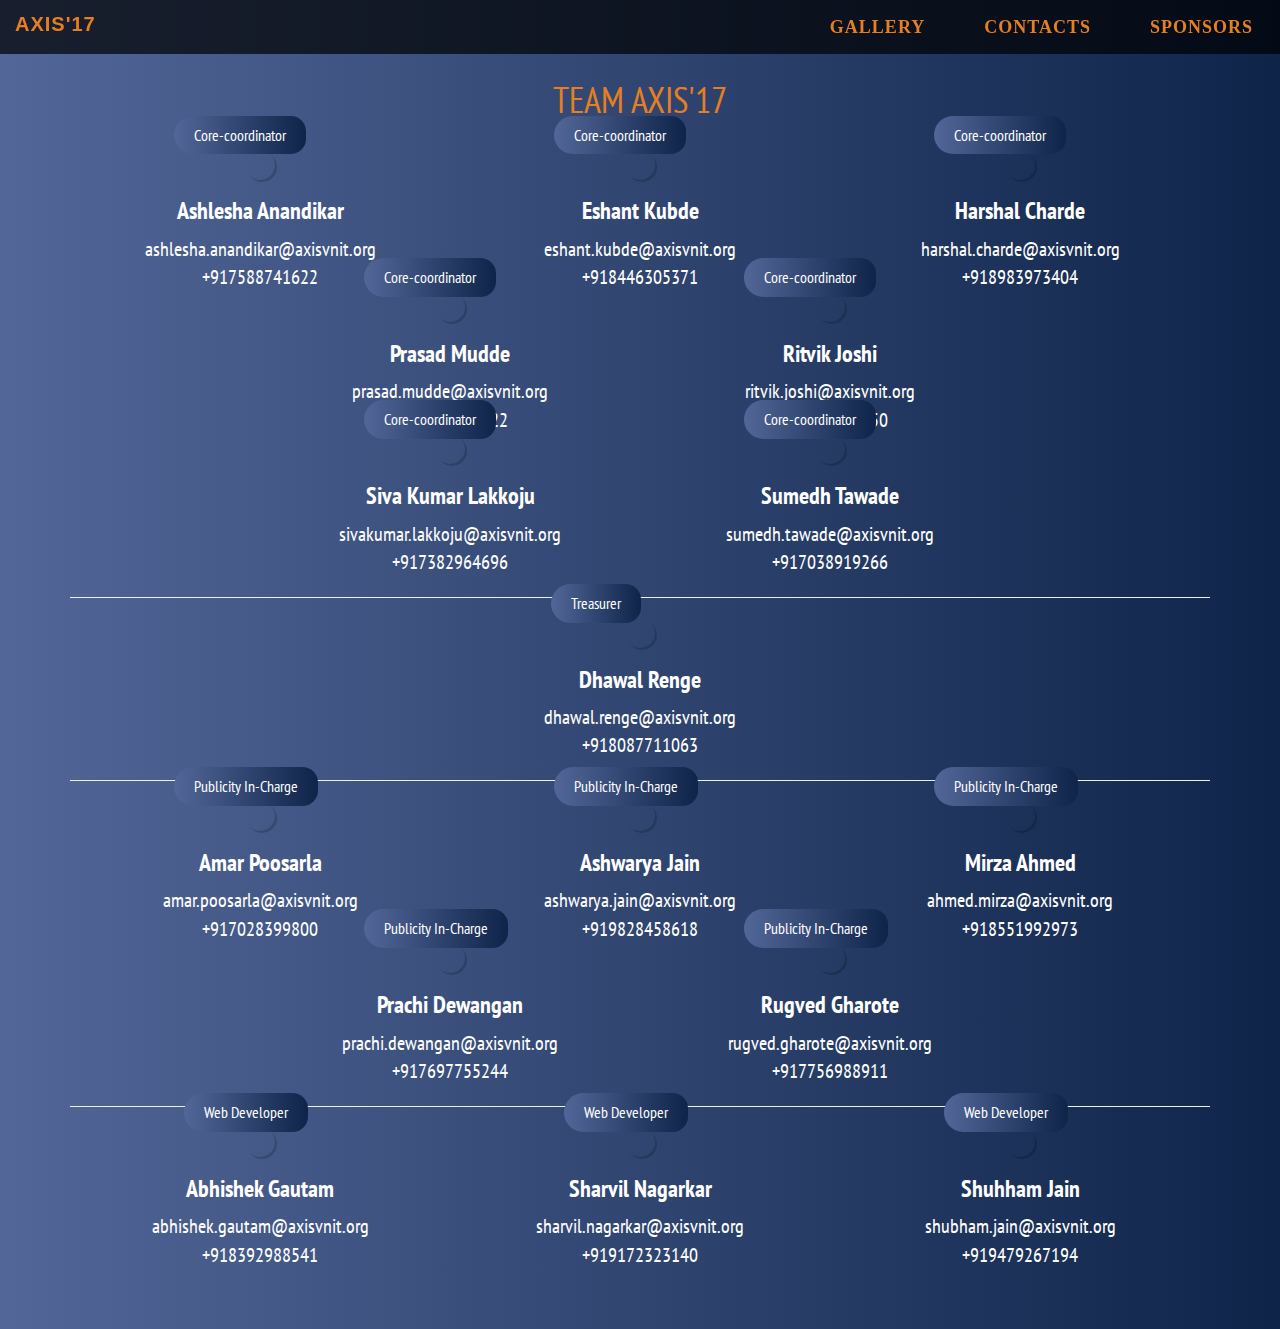
==== commit 8a74fcda: "Add files via upload" ====
--- a/cont.html
+++ b/cont.html
@@ -9,12 +9,12 @@
 	<meta name="viewport" content="width=device-width, initial-scale=1, maximum-scale=1">
 
 	<title>CONTACT US</title>
+	<link href="images/logo.png" rel="icon">
 
 	<!-- Stylesheets /-->
 	<link rel="stylesheet" href="https://maxcdn.bootstrapcdn.com/bootstrap/3.3.7/css/bootstrap.min.css" integrity="sha384-BVYiiSIFeK1dGmJRAkycuHAHRg32OmUcww7on3RYdg4Va+PmSTsz/K68vbdEjh4u" crossorigin="anonymous">
 	<link rel="stylesheet" href="https://maxcdn.bootstrapcdn.com/bootstrap/3.3.7/css/bootstrap-theme.min.css" integrity="sha384-rHyoN1iRsVXV4nD0JutlnGaslCJuC7uwjduW9SVrLvRYooPp2bWYgmgJQIXwl/Sp" crossorigin="anonymous">
 	<link rel="stylesheet" type="text/css" href="css/style.css" /> <!-- Main stylesheet /-->
-	<link rel="stylesheet" type="text/css" href="css/bootstrap.css"> <!-- Grid framework /-->
     <link href='https://fonts.googleapis.com/css?family=Open+Sans:400,300,600,700,800' rel='stylesheet' type='text/css'> <!-- Open Sans /-->
     <link href='https://fonts.googleapis.com/css?family=PT+Sans+Narrow:400,700' rel='stylesheet' type='text/css'> <!-- PT Sans Narrow /-->
 	<link href="css/font-awesome1.css" rel="stylesheet"> <!-- Font Awesome /-->
@@ -58,7 +58,7 @@
 
 			<div class="row1">
 					<!-- member 1-->
-				<div class="col-md-3">
+				<div class="col-md-4">
 					<div class="member-profile">
 						<div class="unhover_img">
 						<img src="img/1.jpg" alt="" />
@@ -74,7 +74,7 @@
 					</div>
 				</div>
 					<!-- member 2-->
-				<div class="col-md-3">
+				<div class="col-md-4">
 					<div class="member-profile">
 						<div class="unhover_img">
 						<img src="img/11.jpg" alt="" />
@@ -90,7 +90,7 @@
 					</div>
 				</div>
 						<!-- member 3-->
-				<div class="col-md-3">
+				<div class="col-md-4">
 					<div class="member-profile">
 						<div class="unhover_img">
 						<img src="img/12.jpg" alt="" />
@@ -101,12 +101,12 @@
 						<span class="core">Core-coordinator</span>
 						<h4>Harshal Charde</h4>
                         <div class="emailid">
-                            <a href="mailto:harshal.charde@axisvnit.org">harshal.charde@axisvnit.org</a><br>+919898912344
+                            <a href="mailto:harshal.charde@axisvnit.org">harshal.charde@axisvnit.org</a><br>+918983973404
                         </div>
 					</div>
 				</div>
 					<!-- member 4-->
-				<div class="col-md-3">
+				<div class="col-md-4 col-md-offset-2">
 					<div class="member-profile">
 						<div class="unhover_img">
 						<img src="img/8.jpg" alt="" />
@@ -122,60 +122,62 @@
 					</div>
 				</div>
 
+				<!-- member 5-->
+				<div class="col-md-4">
+					<div class="member-profile">
+						<div class="unhover_img">
+						<img src="img/5.jpg" alt="" />
+						</div>
+						<div class="hover_img">
+						<img src="img/5.jpg" alt="" />
+						</div>
+						<span class="core">Core-coordinator</span>
+						<h4>Ritvik Joshi</h4>
+                        <div class="emailid">
+                            <a href="mailto:ritvik.joshi@axisvnit.org">ritvik.joshi@axisvnit.org</a><br>+919823215450
+                        </div>
+					</div>
+				</div>
+				<!-- member 6-->
+				<div class="col-md-4 col-md-offset-2">
+					<div class="member-profile">
+						<div class="unhover_img">
+						<img src="img/15.jpeg" alt="" />
+						</div>
+						<div class="hover_img">
+						<img src="img/15.jpeg" alt="" />
+						</div>
+						<span class="core">Core-coordinator</span>
+						<h4>Siva Kumar Lakkoju</h4>
+                        <div class="emailid">
+                            <a href="mailto:sivakumar.lakkoju@axisvnit.org">sivakumar.lakkoju@axisvnit.org</a><br>+917382964696
+                        </div>
+					</div>
+				</div>
+
+				<!-- member 7-->
+				<div class="col-md-4">
+					<div class="member-profile">
+						<div class="unhover_img">
+						<img src="img/2.png" alt="" />
+						</div>
+						<div class="hover_img">
+						<img src="img/2.png" alt="" />
+						</div>
+						<span class="core">Core-coordinator</span>
+						<h4>Sumedh Tawade</h4>
+                        <div class="emailid">
+                            <a href="mailto:sumedh.tawade@axisvnit.org">sumedh.tawade@axisvnit.org</a><br>+917038919266
+                        </div>
+					</div>
+				</div>
 			</div> <!-- End First Row -->
 			<div class="clear"></div>
 
 			<!-- Second Row of Speakers -->
 			<div class="row1">
 
-				<!-- member 5-->
-				<div class="col-md-3">
-					<div class="member-profile">
-						<div class="unhover_img">
-						<img src="img/5.jpg" alt="" />
-						</div>
-						<div class="hover_img">
-						<img src="img/5.jpg" alt="" />
-						</div>
-						<span class="core">Core-coordinator</span>
-						<h4>Ritvik Joshi</h4>
-                        <div class="emailid">
-                            <a href="mailto:ritvik.joshi@axisvnit.org">ritvik.joshi@axisvnit.org</a><br>+919823215450
-                        </div>
-					</div>
-				</div>
-				<!-- member 6-->
-				<div class="col-md-3">
-					<div class="member-profile">
-						<div class="unhover_img">
-						<img src="img/15.jpeg" alt="" />
-						</div>
-						<div class="hover_img">
-						<img src="img/15.jpeg" alt="" />
-						</div>
-						<span class="core">Core-coordinator</span>
-						<h4>Siva Kumar Lakkoju</h4>
-                        <div class="emailid">
-                            <a href="mailto:sivakumar.lakkoju@axisvnit.org">sivakumar.lakkoju@axisvnit.org</a><br>+917382964696
-                        </div>
-					</div>
-				</div>
-				<!-- member 7-->
-				<div class="col-md-3">
-					<div class="member-profile">
-						<div class="unhover_img">
-						<img src="img/2.png" alt="" />
-						</div>
-						<div class="hover_img">
-						<img src="img/2.png" alt="" />
-						</div>
-						<span class="core">Core-coordinator</span>
-						<h4>Sumedh Tawade</h4>
-                        <div class="emailid">
-                            <a href="mailto:sumedh.tawade@axisvnit.org">sumedh.tawade@axisvnit.org</a><br>+917038919266
-                        </div>
-					</div>
-				</div>
+
 
 
 			</div>	<!-- End Second Row -->
@@ -183,7 +185,7 @@
             <hr>
 
 			<!-- member 9-->
-				<div class="col-md-3">
+				<div class="col-md-4 col-md-offset-4">
 					<div class="member-profile">
 						<div class="unhover_img">
 						<img src="img/3.jpg" alt="" />
@@ -194,7 +196,7 @@
 						<span class="tres">Treasurer</span>
 						<h4>Dhawal Renge</h4>
                         <div class="emailid">
-                            <a href="mailto:dhawal.renge@axisvnit.org">dhawal.renge@axisvnit.org</a><br>+919898912344
+                            <a href="mailto:dhawal.renge@axisvnit.org">dhawal.renge@axisvnit.org</a><br>+918087711063
                         </div>
 					</div>
 				</div>
@@ -202,7 +204,7 @@
             <hr>
 
 				<!-- member 10-->
-				<div class="col-md-3">
+				<div class="col-md-4">
 					<div class="member-profile">
 						<div class="unhover_img">
 						<img src="img/4.jpg" alt="" />
@@ -219,7 +221,7 @@
 				</div>
 
 				<!-- member 11-->
-				<div class="col-md-3">
+				<div class="col-md-4">
 					<div class="member-profile">
 						<div class="unhover_img">
 						<img src="img/7.jpg" alt="" />
@@ -236,7 +238,7 @@
 				</div>
 
 				<!-- member 12-->
-				<div class="col-md-3">
+				<div class="col-md-4">
 					<div class="member-profile">
 						<div class="unhover_img">
 						<img src="img/10.jpg" alt="" />
@@ -252,7 +254,7 @@
 					</div>
 				</div>
 
-				<div class="col-md-3">
+				<div class="col-md-4 col-md-offset-2">
 					<div class="member-profile">
 						<div class="unhover_img">
 						<img src="img/9.jpg" alt="" />
@@ -265,33 +267,35 @@
                         <div class="emailid">
                             <a href="mailto:prachi.dewangan@axisvnit.org">prachi.dewangan@axisvnit.org</a><br>+917697755244
                         </div>
+					</div>
+				</div>
+
+				<!-- member 14-->
+				<div class="col-md-4">
+					<div class="member-profile">
+						<div class="unhover_img">
+						<img src="img/6.jpg" alt="" />
+						</div>
+						<div class="hover_img">
+						<img src="img/6.jpg" alt="" />
+						</div>
+						<span class="pub">Publicity In-Charge</span>
+						<h4>Rugved Gharote</h4>
+												<div class="emailid">
+														<a href="mailto:rugved.gharote@axisvnit.org">rugved.gharote@axisvnit.org</a><br>+917756988911
+												</div>
 					</div>
 				</div>
 
             <div class="clear"></div>
             <div class="row1">
-                <!-- member 14-->
-				<div class="col-md-3">
-					<div class="member-profile">
-						<div class="unhover_img">
-						<img src="img/6.jpg" alt="" />
-						</div>
-						<div class="hover_img">
-						<img src="img/6.jpg" alt="" />
-						</div>
-						<span class="pub">Publicity In-Charge</span>
-						<h4>Rugved Gharote</h4>
-                        <div class="emailid">
-                            <a href="mailto:rugved.gharote@axisvnit.org">rugved.gharote@axisvnit.org</a><br>+917756988911
-                        </div>
-					</div>
-				</div>
+
             </div>
 			<!-- member 14-->
             <div class="clear"></div>
             <hr>
 
-            <div class="col-md-3">
+            <div class="col-md-4">
 					<div class="member-profile">
 						<div class="unhover_img">
 						<img src="img/16.jpeg" alt="" />
@@ -299,14 +303,14 @@
 						<div class="hover_img">
 						<img src="img/16.jpeg" alt="" />
 						</div>
-						<span class="pub">Web Designer</span>
+						<span class="pub">Web Developer</span>
 						<h4>Abhishek Gautam</h4>
                         <div class="emailid">
                             <a href="mailto:abhishek.gautam@axisvnit.org">abhishek.gautam@axisvnit.org</a><br>+918392988541
                         </div>
 					</div>
             </div>
-            <div class="col-md-3">
+            <div class="col-md-4">
 					<div class="member-profile">
 						<div class="unhover_img">
 						<img src="img/18.jpeg" alt="" />
@@ -314,14 +318,14 @@
 						<div class="hover_img">
 						<img src="img/18.jpeg" alt="" />
 						</div>
-						<span class="pub">Web Designer</span>
+						<span class="pub">Web Developer</span>
 						<h4>Sharvil Nagarkar</h4>
                         <div class="emailid">
                             <a href="mailto:sharvil.nagarkar@axisvnit.org">sharvil.nagarkar@axisvnit.org</a><br>+919172323140
                         </div>
 					</div>
             </div>
-            <div class="col-md-3">
+            <div class="col-md-4">
 					<div class="member-profile">
 						<div class="unhover_img">
 						<img src="img/17.jpeg" alt="" />
@@ -329,7 +333,7 @@
 						<div class="hover_img">
 						<img src="img/17.jpeg" alt="" />
 						</div>
-						<span class="pub">Web Designer</span>
+						<span class="pub">Web Developer</span>
 						<h4>Shuhham Jain</h4>
                         <div class="emailid">
                             <a href="mailto:shubham.jain@axisvnit.org">shubham.jain@axisvnit.org</a><br>+919479267194
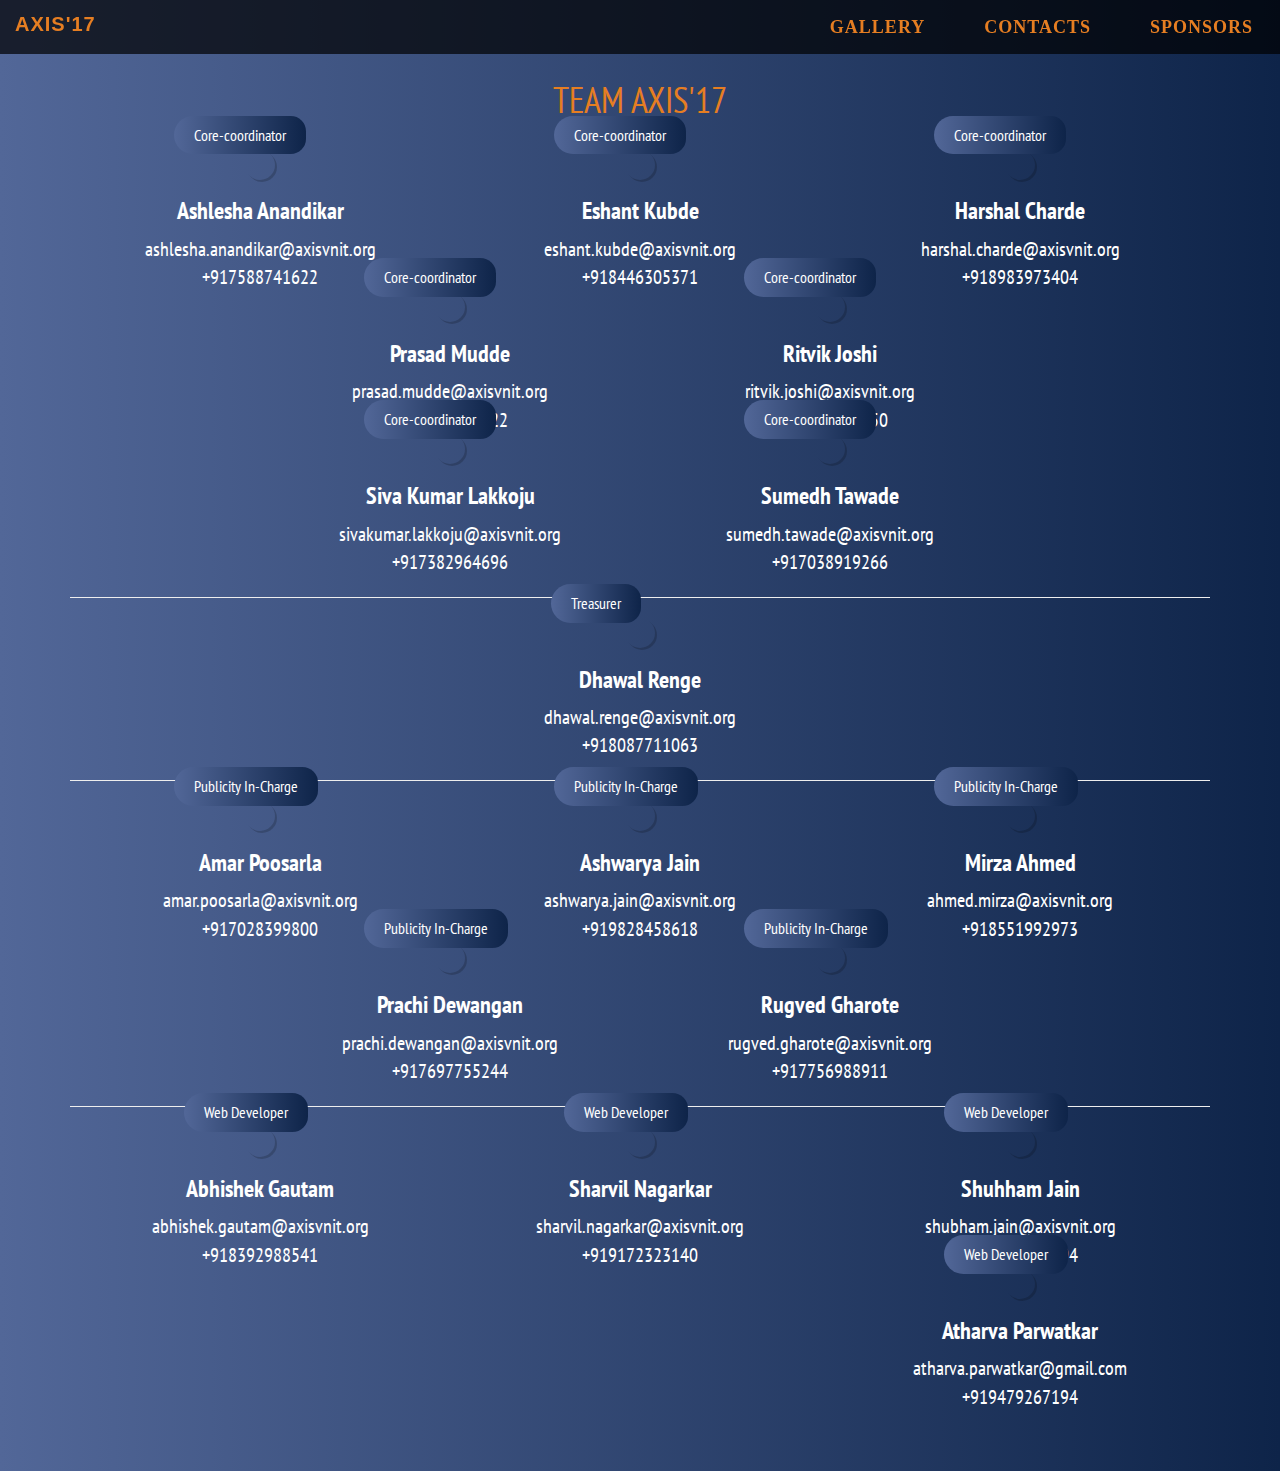
==== commit 30b8b288: "Merge 062412ed1305acd67f87f9f50edc5ef09e9779b6 into a5ae9bacfc9270028a40efbeaf5e653bc75d8aff" ====
--- a/cont.html
+++ b/cont.html
@@ -55,7 +55,6 @@
 
 		<div class="container" >
 
-
 			<div class="row1">
 					<!-- member 1-->
 				<div class="col-md-4">
@@ -339,6 +338,19 @@
                             <a href="mailto:shubham.jain@axisvnit.org">shubham.jain@axisvnit.org</a><br>+919479267194
                         </div>
 					</div>
+		    <div class="member-profile">
+						<div class="unhover_img">
+						<img src="img/17.jpeg" alt="" />
+						</div>
+						<div class="hover_img">
+						<img src="img/17.jpeg" alt="" />
+						</div>
+						<span class="pub">Web Developer</span>
+						<h4>Atharva Parwatkar</h4>
+                        <div class="emailid">
+                            <a href="mailto:shubham.jain@axisvnit.org">atharva.parwatkar@gmail.com</a><br>+919479267194
+                        </div>
+					</div>
             </div>
 
 
